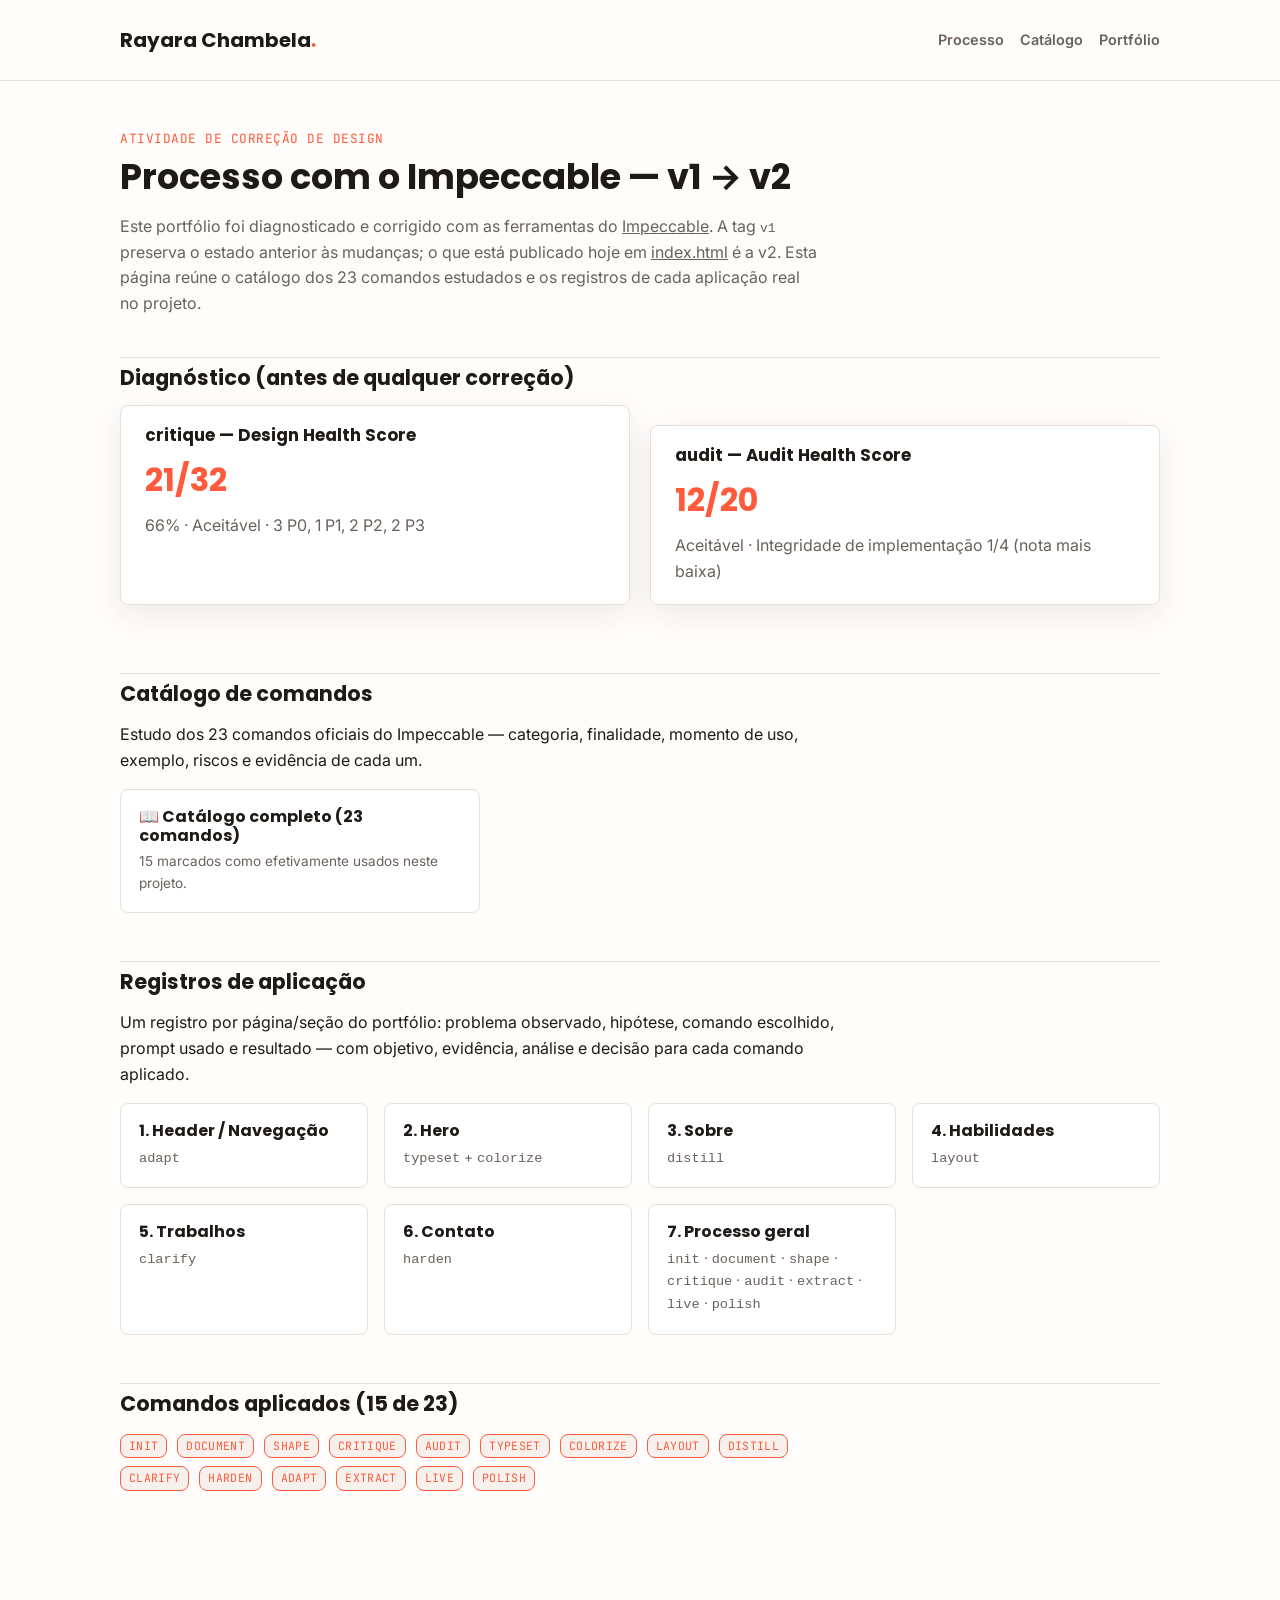
==== processo/index.html @ d95cffdd "v2: corrigir design com Impeccable (v1 preservada na tag v1) Diagnóstico (critique 21/32, audit 12/2" ====
<!DOCTYPE html>
<html lang="pt-BR">
<head>
<meta charset="UTF-8" />
<meta name="viewport" content="width=device-width, initial-scale=1.0" />
<title>Processo com Impeccable — Portfólio Rayara Chambela</title>
<meta name="description" content="Hub do processo de correção de design com o Impeccable: catálogo de comandos e registros de aplicação, v1 → v2." />
<link rel="icon" href="data:image/svg+xml,%3Csvg xmlns='http://www.w3.org/2000/svg' viewBox='0 0 64 64'%3E%3Crect width='64' height='64' rx='12' fill='%23ff5a3c'/%3E%3Ctext x='32' y='42' font-family='monospace' font-size='28' font-weight='700' fill='%23fff' text-anchor='middle'%3ERC%3C/text%3E%3C/svg%3E">
<link rel="preconnect" href="https://fonts.googleapis.com">
<link rel="preconnect" href="https://fonts.gstatic.com" crossorigin>
<link href="https://fonts.googleapis.com/css2?family=Inter:wght@400;600&family=Poppins:wght@700&family=JetBrains+Mono:wght@500&display=swap" rel="stylesheet">
<link rel="stylesheet" href="processo.css" />
</head>
<body>
  <header class="doc-header">
    <div class="container">
      <a href="../index.html" class="logo">Rayara Chambela<span class="logo__dot">.</span></a>
      <nav>
        <a href="index.html">Processo</a>
        <a href="catalogo-comandos.html">Catálogo</a>
        <a href="../index.html">Portfólio</a>
      </nav>
    </div>
  </header>

  <main class="doc-main">
    <div class="container">
      <span class="doc-eyebrow">Atividade de correção de design</span>
      <h1 class="doc-title">Processo com o Impeccable — v1 → v2</h1>
      <p class="doc-lead">
        Este portfólio foi diagnosticado e corrigido com as ferramentas do
        <a href="https://github.com/RayaraChambela/portfolio-pessoal" target="_blank" rel="noopener">Impeccable</a>.
        A tag <code>v1</code> preserva o estado anterior às mudanças; o que está publicado
        hoje em <a href="../index.html">index.html</a> é a v2. Esta página reúne o catálogo
        dos 23 comandos estudados e os registros de cada aplicação real no projeto.
      </p>

      <section class="doc-section">
        <h2>Diagnóstico (antes de qualquer correção)</h2>
        <div class="doc-grid">
          <div class="doc-card">
            <h3 style="margin-top:0">critique — Design Health Score</h3>
            <p style="font-size:2rem; font-weight:700; margin:8px 0; font-family:var(--font-display); color:var(--primary)">21/32</p>
            <p style="margin:0; color:var(--text-muted)">66% · Aceitável · 3 P0, 1 P1, 2 P2, 2 P3</p>
          </div>
          <div class="doc-card">
            <h3 style="margin-top:0">audit — Audit Health Score</h3>
            <p style="font-size:2rem; font-weight:700; margin:8px 0; font-family:var(--font-display); color:var(--primary)">12/20</p>
            <p style="margin:0; color:var(--text-muted)">Aceitável · Integridade de implementação 1/4 (nota mais baixa)</p>
          </div>
        </div>
      </section>

      <section class="doc-section">
        <h2>Catálogo de comandos</h2>
        <p>Estudo dos 23 comandos oficiais do Impeccable — categoria, finalidade, momento de uso, exemplo, riscos e evidência de cada um.</p>
        <a class="doc-nav-card" href="catalogo-comandos.html" style="max-width:360px">
          <h3>📖 Catálogo completo (23 comandos)</h3>
          <p>15 marcados como efetivamente usados neste projeto.</p>
        </a>
      </section>

      <section class="doc-section">
        <h2>Registros de aplicação</h2>
        <p>Um registro por página/seção do portfólio: problema observado, hipótese, comando escolhido, prompt usado e resultado — com objetivo, evidência, análise e decisão para cada comando aplicado.</p>
        <div class="doc-nav-grid">
          <a class="doc-nav-card" href="registros/header-navegacao.html">
            <h3>1. Header / Navegação</h3>
            <p><code>adapt</code></p>
          </a>
          <a class="doc-nav-card" href="registros/hero.html">
            <h3>2. Hero</h3>
            <p><code>typeset</code> + <code>colorize</code></p>
          </a>
          <a class="doc-nav-card" href="registros/sobre.html">
            <h3>3. Sobre</h3>
            <p><code>distill</code></p>
          </a>
          <a class="doc-nav-card" href="registros/habilidades.html">
            <h3>4. Habilidades</h3>
            <p><code>layout</code></p>
          </a>
          <a class="doc-nav-card" href="registros/trabalhos.html">
            <h3>5. Trabalhos</h3>
            <p><code>clarify</code></p>
          </a>
          <a class="doc-nav-card" href="registros/contato.html">
            <h3>6. Contato</h3>
            <p><code>harden</code></p>
          </a>
          <a class="doc-nav-card" href="registros/processo-geral.html">
            <h3>7. Processo geral</h3>
            <p><code>init</code> · <code>document</code> · <code>shape</code> · <code>critique</code> · <code>audit</code> · <code>extract</code> · <code>live</code> · <code>polish</code></p>
          </a>
        </div>
      </section>

      <section class="doc-section">
        <h2>Comandos aplicados (15 de 23)</h2>
        <p>
          <span class="doc-label doc-label--command">init</span>
          <span class="doc-label doc-label--command">document</span>
          <span class="doc-label doc-label--command">shape</span>
          <span class="doc-label doc-label--command">critique</span>
          <span class="doc-label doc-label--command">audit</span>
          <span class="doc-label doc-label--command">typeset</span>
          <span class="doc-label doc-label--command">colorize</span>
          <span class="doc-label doc-label--command">layout</span>
          <span class="doc-label doc-label--command">distill</span>
          <span class="doc-label doc-label--command">clarify</span>
          <span class="doc-label doc-label--command">harden</span>
          <span class="doc-label doc-label--command">adapt</span>
          <span class="doc-label doc-label--command">extract</span>
          <span class="doc-label doc-label--command">live</span>
          <span class="doc-label doc-label--command">polish</span>
        </p>
      </section>
    </div>
  </main>
</body>
</html>
---- processo/processo.css ----
@import url("../css/style.css");

/* =========================================================
   Páginas de processo (catálogo + registros) — modo "Read":
   estrutura e legibilidade acima de expressão visual.
   Reaproveita os tokens de ../css/style.css (mesmo sistema).
   ========================================================= */

.doc-header {
  border-bottom: 1px solid var(--border);
  padding: 24px 0;
}
.doc-header .container {
  display: flex;
  align-items: center;
  justify-content: space-between;
  flex-wrap: wrap;
  gap: 12px;
}
.doc-header nav {
  display: flex;
  gap: 16px;
  flex-wrap: wrap;
}
.doc-header nav a {
  color: var(--text-muted);
  text-decoration: none;
  font-size: .9rem;
  font-weight: 600;
}
.doc-header nav a:hover, .doc-header nav a:focus-visible { color: var(--primary); }

.doc-main {
  padding: 48px 0 80px;
}

.doc-eyebrow {
  display: block;
  font-family: var(--font-mono);
  font-size: .8rem;
  letter-spacing: .04em;
  text-transform: uppercase;
  color: var(--primary);
  margin: 0 0 8px;
}

.doc-title {
  font-size: clamp(1.6rem, 4vw, 2.2rem);
  margin: 0 0 16px;
}

.doc-lead {
  color: var(--text-muted);
  max-width: 70ch;
  margin: 0 0 40px;
}

.doc-section {
  margin: 0 0 48px;
}
.doc-section h2 {
  font-size: 1.3rem;
  margin: 0 0 16px;
  padding-top: 8px;
  border-top: 1px solid var(--border);
}
.doc-section h3 {
  font-size: 1.05rem;
  margin: 24px 0 8px;
}
.doc-section p, .doc-section li {
  color: var(--text);
}
.doc-section p { max-width: 75ch; }

.doc-card {
  background: var(--card-bg);
  border: 1px solid var(--border);
  border-radius: var(--radius);
  box-shadow: var(--shadow);
  padding: 20px 24px;
  margin-bottom: 20px;
}
.doc-card + .doc-card { margin-top: 20px; }

.doc-label {
  display: inline-block;
  font-family: var(--font-mono);
  font-size: .72rem;
  letter-spacing: .03em;
  text-transform: uppercase;
  color: var(--text-muted);
  background: var(--bg-alt);
  border: 1px solid var(--border);
  border-radius: var(--radius);
  padding: 2px 8px;
  margin: 0 6px 6px 0;
}
.doc-label--command { color: var(--primary); border-color: var(--primary); }

.doc-grid {
  display: grid;
  grid-template-columns: repeat(auto-fit, minmax(260px, 1fr));
  gap: 20px;
}

.doc-table-wrap {
  overflow-x: auto;
  border: 1px solid var(--border);
  border-radius: var(--radius);
}
table.doc-table {
  width: 100%;
  border-collapse: collapse;
  font-size: .9rem;
  min-width: 920px;
}
table.doc-table caption { text-align: left; padding: 12px 16px; color: var(--text-muted); font-size: .85rem; }
table.doc-table th, table.doc-table td {
  text-align: left;
  padding: 10px 14px;
  border-bottom: 1px solid var(--border);
  vertical-align: top;
}
table.doc-table th {
  background: var(--bg-alt);
  font-family: var(--font-mono);
  font-size: .78rem;
  text-transform: uppercase;
  letter-spacing: .03em;
  color: var(--text-muted);
  position: sticky;
  top: 0;
}
table.doc-table tr:last-child td { border-bottom: none; }
table.doc-table code {
  font-family: var(--font-mono);
  background: var(--bg-alt);
  padding: 1px 6px;
  border-radius: 4px;
  font-size: .85em;
}
table.doc-table tr:hover td { background: color-mix(in srgb, var(--bg-alt) 60%, transparent); }

.doc-field {
  margin: 0 0 18px;
}
.doc-field dt {
  font-family: var(--font-mono);
  font-size: .78rem;
  text-transform: uppercase;
  letter-spacing: .03em;
  color: var(--text-muted);
  margin-bottom: 4px;
}
.doc-field dd {
  margin: 0;
  color: var(--text);
}

.doc-evidence {
  background: var(--bg-alt);
  border: 1px solid var(--border);
  border-left: 3px solid var(--primary);
  border-radius: var(--radius);
  padding: 14px 18px;
  font-size: .92rem;
}

.doc-decision {
  display: inline-flex;
  align-items: center;
  gap: 6px;
  font-weight: 600;
  padding: 4px 12px;
  border-radius: var(--radius);
  font-size: .85rem;
}
.doc-decision--kept { background: color-mix(in srgb, #12a150 18%, transparent); color: #12a150; }
.doc-decision--adjusted { background: color-mix(in srgb, var(--primary) 15%, transparent); color: var(--primary); }

.doc-back {
  display: inline-block;
  margin-bottom: 24px;
  color: var(--text-muted);
  text-decoration: none;
  font-size: .9rem;
}
.doc-back:hover, .doc-back:focus-visible { color: var(--primary); }

.doc-nav-grid {
  display: grid;
  grid-template-columns: repeat(auto-fit, minmax(220px, 1fr));
  gap: 16px;
  margin-top: 16px;
}
.doc-nav-card {
  display: block;
  background: var(--card-bg);
  border: 1px solid var(--border);
  border-radius: var(--radius);
  padding: 18px;
  text-decoration: none;
  color: var(--text);
  transition: transform .15s ease, border-color .15s ease;
}
.doc-nav-card:hover, .doc-nav-card:focus-visible {
  border-color: var(--primary);
  transform: translateY(-2px);
}
.doc-nav-card h3 { margin: 0 0 6px; font-size: 1rem; }
.doc-nav-card p { margin: 0; font-size: .85rem; color: var(--text-muted); }

@media (max-width: 780px) {
  .doc-header .container { flex-direction: column; align-items: flex-start; }
}
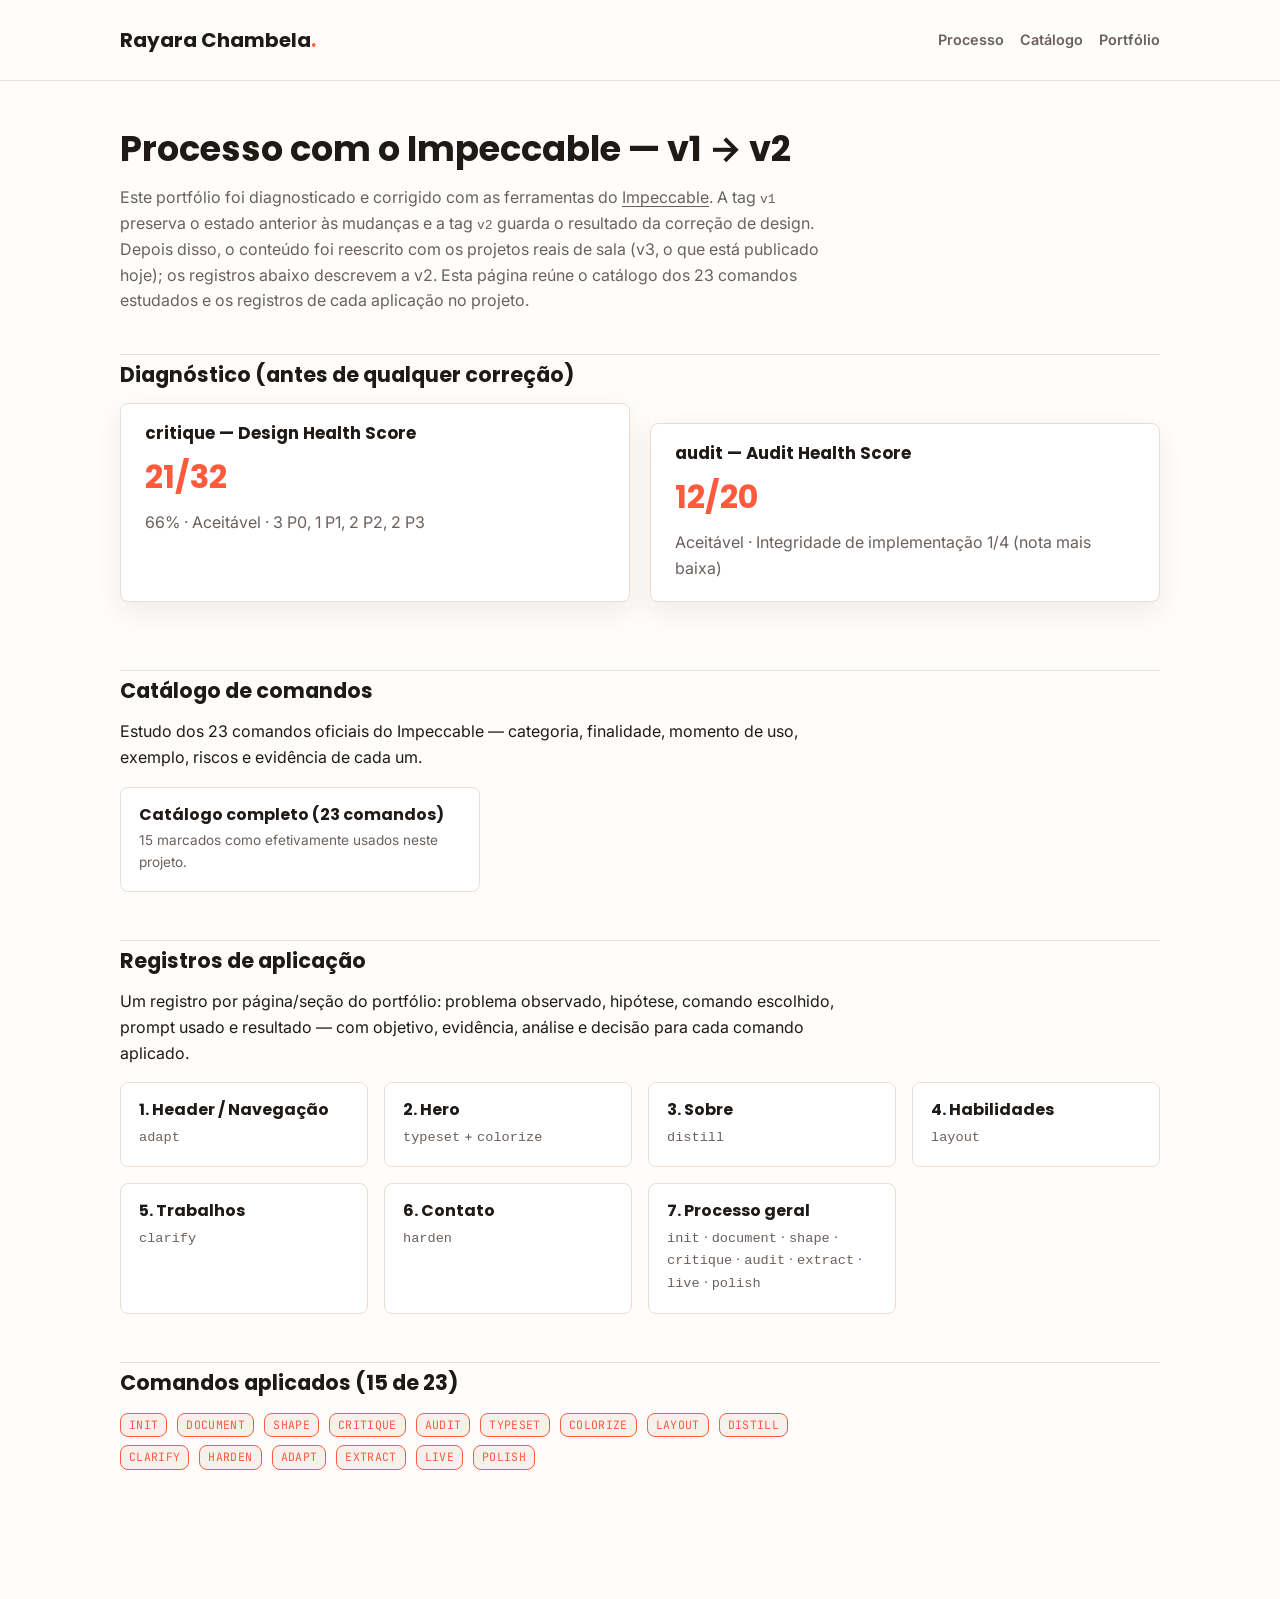
==== commit 0a22710d: "v3: conteúdo real (estudante de ADS, 3 projetos de sala) e terminal interativo Reescreve bio, habili" ====
--- a/processo/index.html
+++ b/processo/index.html
@@ -25,14 +25,14 @@
 
   <main class="doc-main">
     <div class="container">
-      <span class="doc-eyebrow">Atividade de correção de design</span>
       <h1 class="doc-title">Processo com o Impeccable — v1 → v2</h1>
       <p class="doc-lead">
         Este portfólio foi diagnosticado e corrigido com as ferramentas do
         <a href="https://github.com/RayaraChambela/portfolio-pessoal" target="_blank" rel="noopener">Impeccable</a>.
-        A tag <code>v1</code> preserva o estado anterior às mudanças; o que está publicado
-        hoje em <a href="../index.html">index.html</a> é a v2. Esta página reúne o catálogo
-        dos 23 comandos estudados e os registros de cada aplicação real no projeto.
+        A tag <code>v1</code> preserva o estado anterior às mudanças e a tag <code>v2</code> guarda
+        o resultado da correção de design. Depois disso, o conteúdo foi reescrito com os projetos
+        reais de sala (v3, o que está publicado hoje); os registros abaixo descrevem a v2. Esta página
+        reúne o catálogo dos 23 comandos estudados e os registros de cada aplicação no projeto.
       </p>
 
       <section class="doc-section">
@@ -55,7 +55,7 @@
         <h2>Catálogo de comandos</h2>
         <p>Estudo dos 23 comandos oficiais do Impeccable — categoria, finalidade, momento de uso, exemplo, riscos e evidência de cada um.</p>
         <a class="doc-nav-card" href="catalogo-comandos.html" style="max-width:360px">
-          <h3>📖 Catálogo completo (23 comandos)</h3>
+          <h3>Catálogo completo (23 comandos)</h3>
           <p>15 marcados como efetivamente usados neste projeto.</p>
         </a>
       </section>
--- a/processo/processo.css
+++ b/processo/processo.css
@@ -34,16 +34,6 @@
   padding: 48px 0 80px;
 }
 
-.doc-eyebrow {
-  display: block;
-  font-family: var(--font-mono);
-  font-size: .8rem;
-  letter-spacing: .04em;
-  text-transform: uppercase;
-  color: var(--primary);
-  margin: 0 0 8px;
-}
-
 .doc-title {
   font-size: clamp(1.6rem, 4vw, 2.2rem);
   margin: 0 0 16px;
@@ -161,10 +151,19 @@
 .doc-evidence {
   background: var(--bg-alt);
   border: 1px solid var(--border);
-  border-left: 3px solid var(--primary);
   border-radius: var(--radius);
   padding: 14px 18px;
   font-size: .92rem;
+}
+.doc-evidence::before {
+  content: "Evidência observada";
+  display: block;
+  font-family: var(--font-mono);
+  font-size: .7rem;
+  letter-spacing: .04em;
+  text-transform: uppercase;
+  color: var(--primary);
+  margin-bottom: 8px;
 }
 
 .doc-decision {
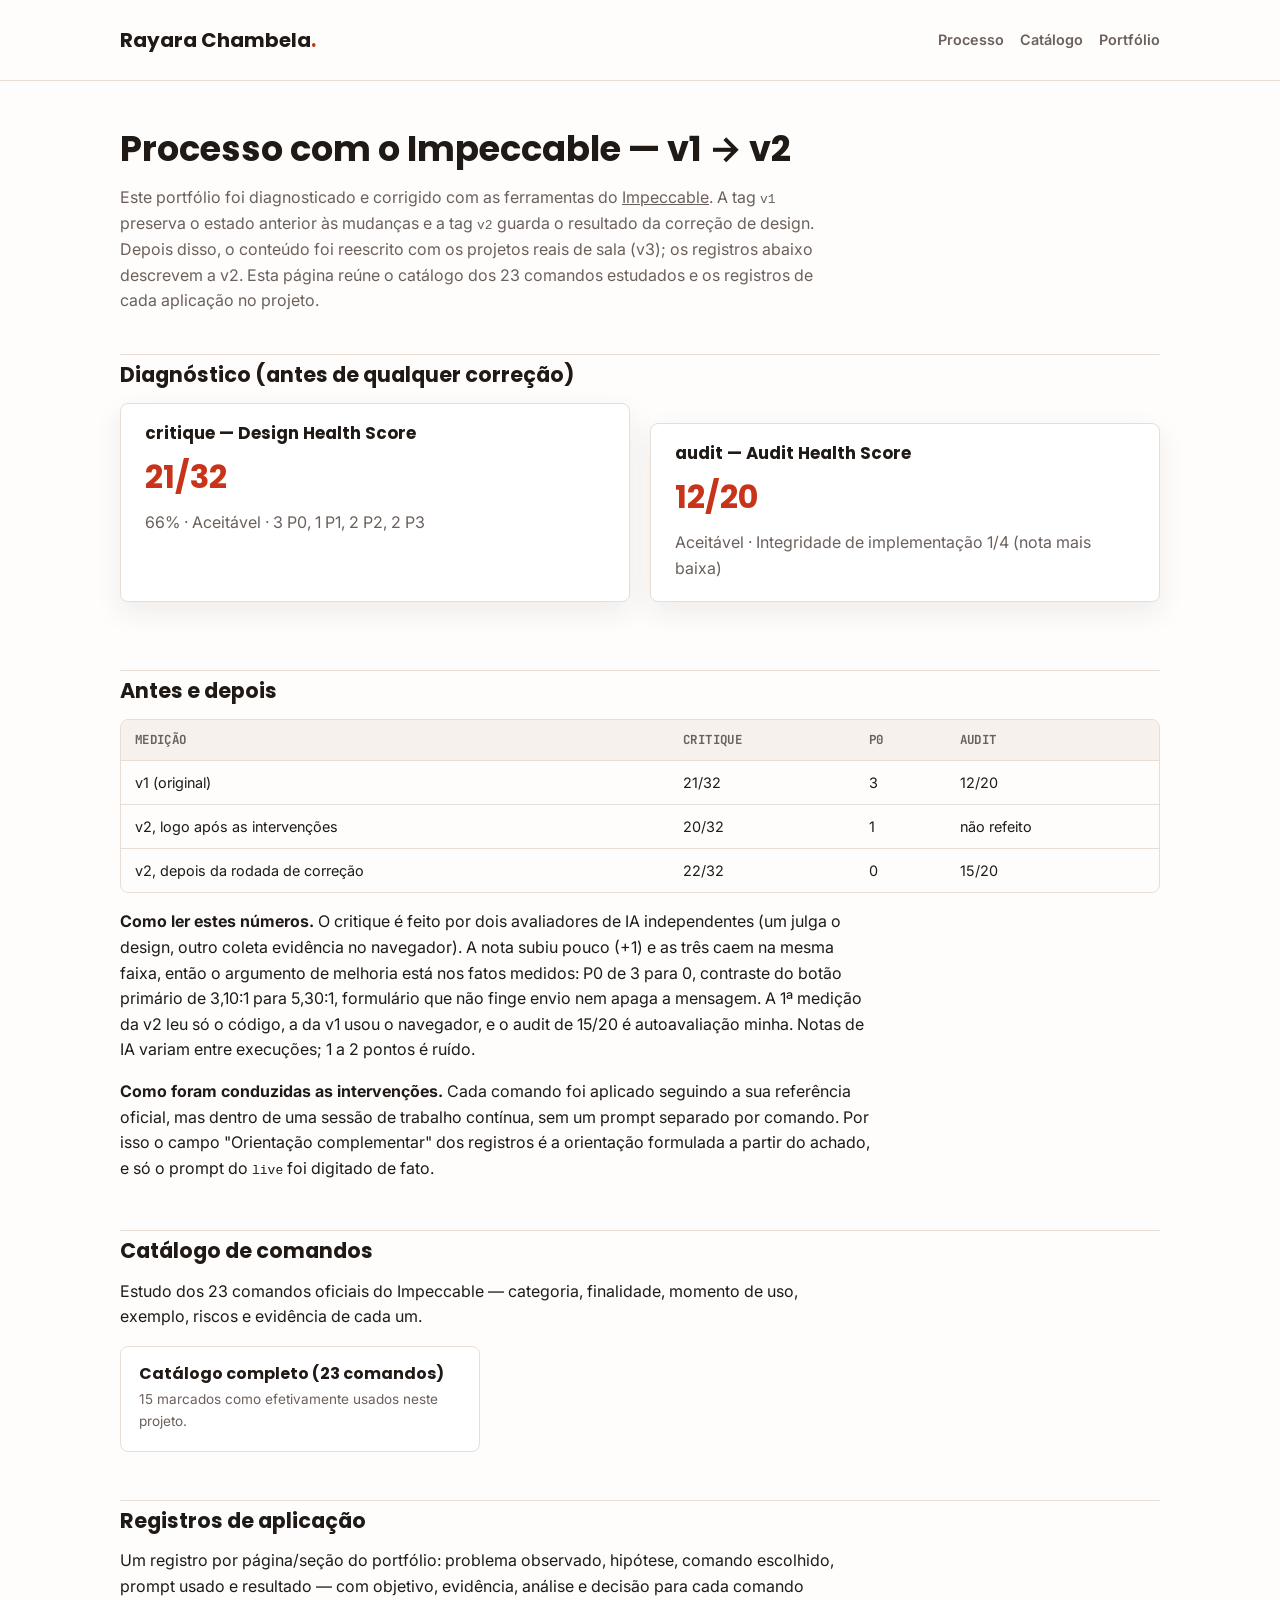
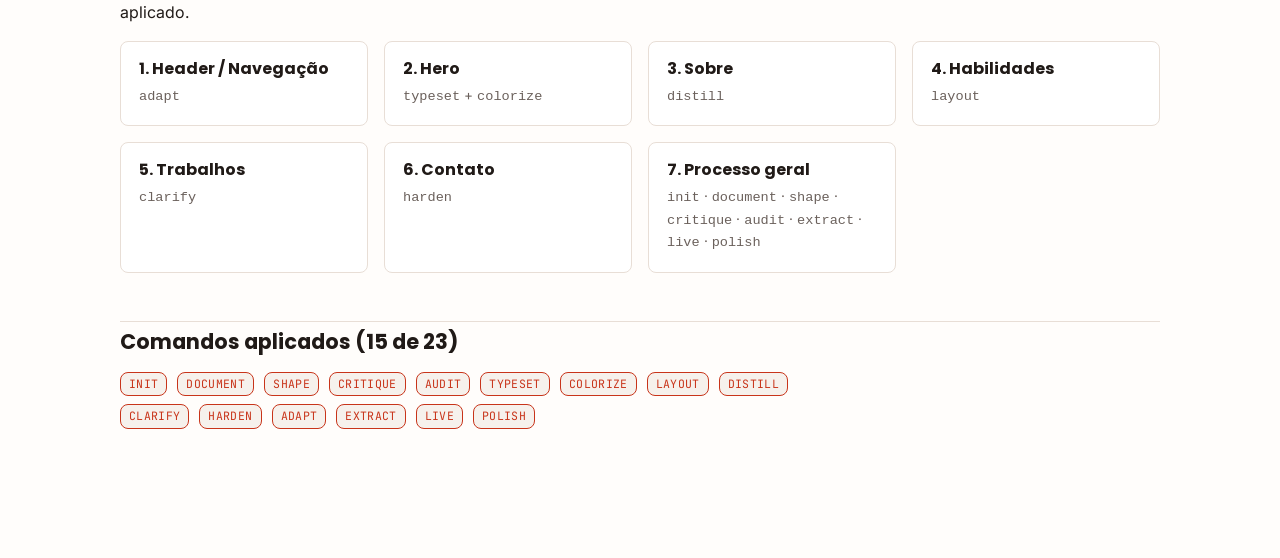
==== commit 4a8b1de3: "v2 final: catálogo e registros corrigidos, com reavaliação medida Catálogo: quieter deixa de constar" ====
--- a/processo/index.html
+++ b/processo/index.html
@@ -31,7 +31,7 @@
         <a href="https://github.com/RayaraChambela/portfolio-pessoal" target="_blank" rel="noopener">Impeccable</a>.
         A tag <code>v1</code> preserva o estado anterior às mudanças e a tag <code>v2</code> guarda
         o resultado da correção de design. Depois disso, o conteúdo foi reescrito com os projetos
-        reais de sala (v3, o que está publicado hoje); os registros abaixo descrevem a v2. Esta página
+        reais de sala (v3); os registros abaixo descrevem a v2. Esta página
         reúne o catálogo dos 23 comandos estudados e os registros de cada aplicação no projeto.
       </p>
 
@@ -49,6 +49,22 @@
             <p style="margin:0; color:var(--text-muted)">Aceitável · Integridade de implementação 1/4 (nota mais baixa)</p>
           </div>
         </div>
+      </section>
+
+      <section class="doc-section">
+        <h2>Antes e depois</h2>
+        <div class="doc-table-wrap">
+          <table class="doc-table" style="min-width:520px">
+            <thead><tr><th>Medição</th><th>critique</th><th>P0</th><th>audit</th></tr></thead>
+            <tbody>
+              <tr><td>v1 (original)</td><td>21/32</td><td>3</td><td>12/20</td></tr>
+              <tr><td>v2, logo após as intervenções</td><td>20/32</td><td>1</td><td>não refeito</td></tr>
+              <tr><td>v2, depois da rodada de correção</td><td>22/32</td><td>0</td><td>15/20</td></tr>
+            </tbody>
+          </table>
+        </div>
+        <p style="margin-top:16px"><strong>Como ler estes números.</strong> O critique é feito por dois avaliadores de IA independentes (um julga o design, outro coleta evidência no navegador). A nota subiu pouco (+1) e as três caem na mesma faixa, então o argumento de melhoria está nos fatos medidos: P0 de 3 para 0, contraste do botão primário de 3,10:1 para 5,30:1, formulário que não finge envio nem apaga a mensagem. A 1ª medição da v2 leu só o código, a da v1 usou o navegador, e o audit de 15/20 é autoavaliação minha. Notas de IA variam entre execuções; 1 a 2 pontos é ruído.</p>
+        <p><strong>Como foram conduzidas as intervenções.</strong> Cada comando foi aplicado seguindo a sua referência oficial, mas dentro de uma sessão de trabalho contínua, sem um prompt separado por comando. Por isso o campo "Orientação complementar" dos registros é a orientação formulada a partir do achado, e só o prompt do <code>live</code> foi digitado de fato.</p>
       </section>
 
       <section class="doc-section">
